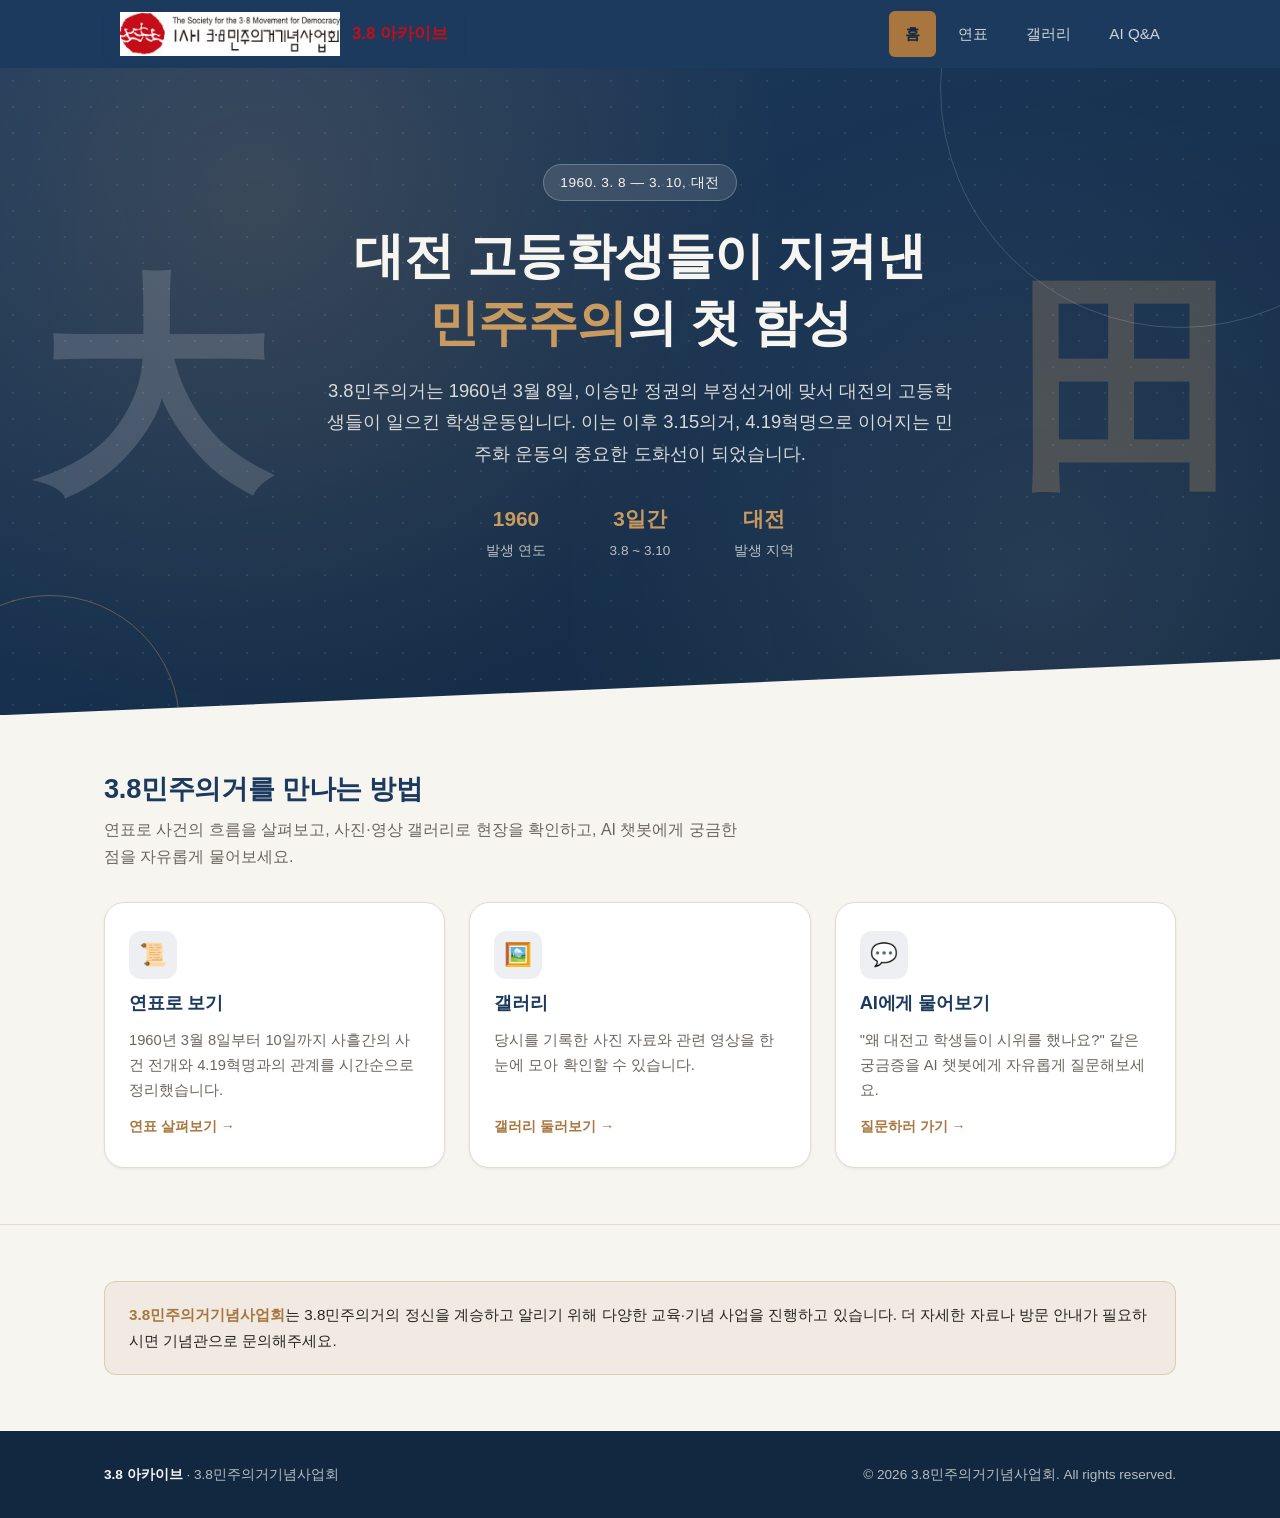
==== index.html @ 4570e293 "Initial commit: 3.8민주의거 아카이브 웹사이트" ====
<!DOCTYPE html>
<html lang="ko">
<head>
  <meta charset="UTF-8" />
  <meta name="viewport" content="width=device-width, initial-scale=1.0" />
  <title>3.8 아카이브 | 3.8민주의거 기념 아카이브</title>
  <meta
    name="description"
    content="1960년 대전에서 일어난 학생운동, 3.8민주의거의 역사를 만나보는 온라인 아카이브입니다."
  />
  <link rel="stylesheet" href="css/style.css" />
</head>
<body>
  <!-- ================= 헤더 & 내비게이션 (4개 페이지 공통) ================= -->
  <header class="site-header">
    <div class="container">
      <a href="index.html" class="brand">
        <span class="brand-logo">
          <img src="assets/images/logo.jpg" alt="사단법인 3.8민주의거기념사업회" />
          <span class="brand-name">3.8 아카이브</span>
        </span>
      </a>

      <button class="nav-toggle" aria-label="메뉴 열기" aria-expanded="false">
        <span></span>
      </button>

      <nav class="main-nav">
        <a href="index.html" class="active">홈</a>
        <a href="timeline.html">연표</a>
        <a href="gallery.html">갤러리</a>
        <a href="chat.html">AI Q&A</a>
      </nav>
    </div>
  </header>

  <main>
    <!-- ================= 히어로 섹션 ================= -->
    <section class="hero">
      <!-- 순수 CSS/텍스트로 만든 배경 장식 (사진 없이 한자 워터마크 + 원형 링으로 깊이감을 줌) -->
      <div class="hero-decor" aria-hidden="true">
        <!-- 발생 지역 '대전(大田)'을 양쪽 배경 워터마크로 배치 -->
        <span class="hero-hanja hero-hanja--left">大</span>
        <span class="hero-hanja hero-hanja--right">田</span>
        <span class="hero-ring hero-ring--lg"></span>
        <span class="hero-ring hero-ring--sm"></span>
      </div>

      <div class="container hero-inner">
        <span class="hero-eyebrow">1960. 3. 8 — 3. 10, 대전</span>
        <h1>대전 고등학생들이 지켜낸<br /><span class="highlight">민주주의</span>의 첫 함성</h1>
        <p class="hero-lead">
          3.8민주의거는 1960년 3월 8일, 이승만 정권의 부정선거에 맞서
          대전의 고등학생들이 일으킨 학생운동입니다. 이는 이후 3.15의거, 4.19혁명으로
          이어지는 민주화 운동의 중요한 도화선이 되었습니다.
        </p>

        <div class="hero-meta">
          <div>
            <strong>1960</strong>
            <span>발생 연도</span>
          </div>
          <div>
            <strong>3일간</strong>
            <span>3.8 ~ 3.10</span>
          </div>
          <div>
            <strong>대전</strong>
            <span>발생 지역</span>
          </div>
        </div>
      </div>
    </section>

    <!-- ================= 카드형 페이지 이동 버튼 ================= -->
    <section class="section">
      <div class="container">
        <h2 class="section-title">3.8민주의거를 만나는 방법</h2>
        <p class="section-desc">
          연표로 사건의 흐름을 살펴보고, 사진·영상 갤러리로 현장을 확인하고,
          AI 챗봇에게 궁금한 점을 자유롭게 물어보세요.
        </p>

        <div class="card-grid">
          <a href="timeline.html" class="nav-card">
            <span class="nav-card-icon" aria-hidden="true">📜</span>
            <h3>연표로 보기</h3>
            <p>1960년 3월 8일부터 10일까지 사흘간의 사건 전개와 4.19혁명과의 관계를 시간순으로 정리했습니다.</p>
            <span class="card-cta">연표 살펴보기 →</span>
          </a>

          <a href="gallery.html" class="nav-card">
            <span class="nav-card-icon" aria-hidden="true">🖼️</span>
            <h3>갤러리</h3>
            <p>당시를 기록한 사진 자료와 관련 영상을 한눈에 모아 확인할 수 있습니다.</p>
            <span class="card-cta">갤러리 둘러보기 →</span>
          </a>

          <a href="chat.html" class="nav-card">
            <span class="nav-card-icon" aria-hidden="true">💬</span>
            <h3>AI에게 물어보기</h3>
            <p>"왜 대전고 학생들이 시위를 했나요?" 같은 궁금증을 AI 챗봇에게 자유롭게 질문해보세요.</p>
            <span class="card-cta">질문하러 가기 →</span>
          </a>
        </div>
      </div>
    </section>

    <!-- ================= 기념사업회 안내 ================= -->
    <section class="section">
      <div class="container">
        <div class="info-box">
          <strong>3.8민주의거기념사업회</strong>는 3.8민주의거의 정신을 계승하고
          알리기 위해 다양한 교육·기념 사업을 진행하고 있습니다.
          더 자세한 자료나 방문 안내가 필요하시면 기념관으로 문의해주세요.
        </div>
      </div>
    </section>
  </main>

  <!-- ================= 푸터 (4개 페이지 공통) ================= -->
  <footer class="site-footer">
    <div class="container">
      <span><strong>3.8 아카이브</strong> · 3.8민주의거기념사업회</span>
      <span>&copy; 2026 3.8민주의거기념사업회. All rights reserved.</span>
    </div>
  </footer>

  <script src="js/main.js" defer></script>
</body>
</html>
---- css/style.css ----
/* ==========================================================================
   3.8 아카이브 - 공통 스타일시트
   모든 페이지(index/chat/gallery/timeline)가 이 파일 하나를 공유합니다.
   ========================================================================== */

/* --- 1. 디자인 토큰 (색상/여백/폰트 등을 변수로 관리) ------------------- */
:root {
  /* 역사·교육 콘텐츠에 어울리는 차분한 톤: 네이비 + 앤틱 골드 + 아이보리 */
  --color-primary: #1c3a5e;      /* 메인 네이비 (헤더, 버튼) */
  --color-primary-dark: #122840; /* 진한 네이비 (hover, 푸터) */
  --color-accent: #a8763e;       /* 앤틱 골드 (강조 포인트) */
  --color-accent-light: #c99a5f;
  --color-logo-red: #c50d19;     /* 3.8민주의거기념사업회 공식 로고의 레드 */

  --color-bg: #f7f5f0;           /* 아이보리 배경 */
  --color-bg-alt: #ffffff;       /* 카드/패널 배경 */
  --color-border: #e0dccf;

  --color-text: #262421;
  --color-text-light: #6b6660;
  --color-text-invert: #f7f5f0;

  --radius-sm: 6px;
  --radius-md: 12px;
  --radius-lg: 20px;

  --shadow-sm: 0 1px 3px rgba(28, 58, 94, 0.08);
  --shadow-md: 0 4px 16px rgba(28, 58, 94, 0.12);
  --shadow-lg: 0 12px 32px rgba(28, 58, 94, 0.16);

  --max-width: 1120px;
  --header-height: 68px;
}

/* --- 2. 리셋 & 기본 요소 -------------------------------------------------- */
* {
  box-sizing: border-box;
  margin: 0;
  padding: 0;
}

html {
  scroll-behavior: smooth;
}

body {
  font-family: "Noto Sans KR", "Pretendard", "Malgun Gothic", sans-serif;
  background-color: var(--color-bg);
  color: var(--color-text);
  line-height: 1.7;
  min-height: 100vh;
  display: flex;
  flex-direction: column;
}

img {
  max-width: 100%;
  display: block;
}

a {
  color: inherit;
  text-decoration: none;
}

ul {
  list-style: none;
}

button,
input,
textarea {
  font: inherit;
  color: inherit;
}

h1, h2, h3 {
  line-height: 1.35;
  font-weight: 700;
  letter-spacing: -0.01em;
}

.container {
  width: 100%;
  max-width: var(--max-width);
  margin: 0 auto;
  padding: 0 24px;
}

/* --- 3. 헤더 & 네비게이션 ------------------------------------------------- */
.site-header {

  top: 0;
  z-index: 100;
  height: var(--header-height);
  background-color: var(--color-primary);
  box-shadow: var(--shadow-sm);
}

.site-header .container {
  height: 100%;
  display: flex;
  align-items: center;
  justify-content: space-between;
}

.brand {
  display: flex;
  align-items: center;
  gap: 10px;
  font-size: 1.15rem;
  font-weight: 700;
  color: var(--color-text-invert);
}

/*
 * 3.8민주의거기념사업회 공식 로고 + 서비스명
 * 로고가 흰 배경 원본이라, 네이비 헤더 위에 바로 얹는 대신 흰 카드에 담아
 * 로고와 "3.8 아카이브" 글자를 함께 배치했다. 이렇게 하면 글자 색도
 * 로고의 실제 레드 컬러(--color-logo-red)를 그대로 쓰면서 대비(가독성)도 확보된다.
 * (네이비 배경 위에 로고 레드 글자를 바로 올리면 명도 대비가 너무 낮아 잘 안 보인다.)
 */
.brand-logo {
  display: inline-flex;
  align-items: center;
  gap: 12px;
  background-color: #1c3a5e;
  padding: 8px 16px;
  border-radius: 10px;
  box-shadow: var(--shadow-sm);
}

.brand-logo img {
  display: block;
  height: 44px; /* 기존 22px 대비 2배 */
  width: auto;
}

.brand-name {
  white-space: nowrap;
  color: var(--color-logo-red);
  font-weight: 800;
  font-size: 1.05rem;
}

/* 데스크톱 내비게이션 */
.main-nav {
  display: flex;
  gap: 6px;
}

.main-nav a {
  display: inline-block;
  padding: 10px 16px;
  border-radius: var(--radius-sm);
  color: rgba(247, 245, 240, 0.82);
  font-weight: 500;
  font-size: 0.95rem;
  transition: background-color 0.15s ease, color 0.15s ease;
}

.main-nav a:hover {
  background-color: rgba(247, 245, 240, 0.1);
  color: var(--color-text-invert);
}

.main-nav a.active {
  background-color: var(--color-accent);
  color: var(--color-primary-dark);
  font-weight: 700;
}

/* 모바일 메뉴 토글 버튼 (햄버거) */
.nav-toggle {
  display: none;
  width: 40px;
  height: 40px;
  border: none;
  background: transparent;
  cursor: pointer;
  position: relative;
}

.nav-toggle span,
.nav-toggle span::before,
.nav-toggle span::after {
  content: "";
  position: absolute;
  left: 8px;
  right: 8px;
  height: 2px;
  background-color: var(--color-text-invert);
  transition: transform 0.2s ease, opacity 0.2s ease;
}

.nav-toggle span {
  top: 19px;
}

.nav-toggle span::before {
  top: -7px;
}

.nav-toggle span::after {
  top: 7px;
}

.nav-toggle[aria-expanded="true"] span {
  background-color: transparent;
}

.nav-toggle[aria-expanded="true"] span::before {
  transform: translateY(7px) rotate(45deg);
}

.nav-toggle[aria-expanded="true"] span::after {
  transform: translateY(-7px) rotate(-45deg);
}

/* --- 4. 메인 콘텐츠 공통 --------------------------------------------------- */
main {
  flex: 1;
}

.page-header {
  padding: 48px 0 28px;
  text-align: center;
  border-bottom: 1px solid var(--color-border);
  background-color: var(--color-bg-alt);
}

.page-header h1 {
  font-size: clamp(1.6rem, 4vw, 2.2rem);
  color: var(--color-primary);
}

.page-header p {
  margin-top: 10px;
  color: var(--color-text-light);
}

.section {
  padding: 56px 0;
}

.section + .section {
  border-top: 1px solid var(--color-border);
}

.section-title {
  font-size: clamp(1.3rem, 3vw, 1.7rem);
  color: var(--color-primary);
  margin-bottom: 8px;
}

.section-desc {
  color: var(--color-text-light);
  margin-bottom: 32px;
  max-width: 640px;
}

/* --- 5. 히어로 섹션 (index.html) ------------------------------------------ */
.hero {
  position: relative;
  /* 아래쪽에 대각선 절단면을 주기 위해 하단 여백을 넉넉히 확보 */
  padding: 96px 0 152px;
  text-align: center;
  color: var(--color-text-invert);
  background:
    radial-gradient(circle at 20% 20%, rgba(201, 154, 95, 0.18), transparent 46%),
    radial-gradient(circle at 82% 80%, rgba(247, 245, 240, 0.08), transparent 42%),
    linear-gradient(160deg, var(--color-primary) 0%, var(--color-primary-dark) 100%);
  overflow: hidden;
  /* 다음 섹션과의 경계를 각진 대각선으로 마감해 단조로운 직사각형 느낌을 덜어냄 */
  clip-path: polygon(0 0, 100% 0, 100% calc(100% - 56px), 0 100%);
}

/* 은은한 도트 패턴 텍스처 (기념 공간의 격자 포장을 연상시키는 질감) */
.hero::before {
  content: "";
  position: absolute;
  inset: 0;
  background-image: radial-gradient(rgba(247, 245, 240, 0.16) 1px, transparent 1.6px);
  background-size: 26px 26px;
  opacity: 0.55;
  z-index: 0;
}

/* 배경 장식 레이어: 큰 한자 워터마크 + 원형 링 (이미지 없이 CSS/텍스트만으로 구현) */
.hero-decor {
  position: absolute;
  inset: 0;
  z-index: 0;
  pointer-events: none;
}

/* 발생 지역 '대전(大田)'을 양쪽 여백에 배치하는 배경 워터마크로 사용 */
.hero-hanja {
  position: absolute;
  top: 50%;
  transform: translateY(-50%);
  font-family: "Noto Serif KR", "Nanum Myeongjo", "Batang", serif;
  font-size: clamp(8rem, 18vw, 17rem);
  font-weight: 800;
  line-height: 1;
  user-select: none;
}

/* 뷰포트가 넓어져도 본문 컨테이너 가장자리에서 일정한 간격만 벌어지도록,
   "화면 기준 3%"와 "컨테이너 가장자리 + 여백" 중 더 안쪽인 값을 선택 */
.hero-hanja--left {
  left: max(3%, calc(50% - (var(--max-width) / 2) - 56px));
  color: rgba(247, 245, 240, 0.16);
}

.hero-hanja--right {
  right: max(3%, calc(50% - (var(--max-width) / 2) - 56px));
  color: rgba(201, 154, 95, 0.26);
}

.hero-ring {
  position: absolute;
  border-radius: 50%;
  border: 1px solid rgba(247, 245, 240, 0.16);
}

.hero-ring--lg {
  width: 480px;
  height: 480px;
  top: -220px;
  right: -140px;
}

.hero-ring--sm {
  width: 260px;
  height: 260px;
  bottom: -140px;
  left: -80px;
  border-color: rgba(201, 154, 95, 0.4);
}

.hero-inner {
  position: relative;
  z-index: 1;
}

.hero-eyebrow {
  display: inline-block;
  padding: 6px 16px;
  border-radius: 999px;
  background: rgba(247, 245, 240, 0.12);
  border: 1px solid rgba(247, 245, 240, 0.25);
  font-size: 0.85rem;
  letter-spacing: 0.04em;
  margin-bottom: 22px;
}

.hero h1 {
  font-size: clamp(2rem, 5vw, 3.1rem);
  margin-bottom: 18px;
}

.hero .highlight {
  color: var(--color-accent-light);
}

.hero-lead {
  max-width: 640px;
  margin: 0 auto;
  font-size: clamp(1rem, 2vw, 1.15rem);
  color: rgba(247, 245, 240, 0.86);
}

.hero-meta {
  margin-top: 32px;
  display: flex;
  justify-content: center;
  gap: 28px;
  flex-wrap: wrap;
}

.hero-meta div {
  min-width: 96px;
}

.hero-meta strong {
  display: block;
  font-size: 1.3rem;
  color: var(--color-accent-light);
}

.hero-meta span {
  font-size: 0.85rem;
  color: rgba(247, 245, 240, 0.72);
}

/* --- 6. 카드형 버튼 (index.html 페이지 이동) ------------------------------- */
.card-grid {
  display: grid;
  grid-template-columns: repeat(auto-fit, minmax(240px, 1fr));
  gap: 24px;
}

.nav-card {
  display: flex;
  flex-direction: column;
  gap: 12px;
  padding: 28px 24px;
  background-color: var(--color-bg-alt);
  border: 1px solid var(--color-border);
  border-radius: var(--radius-lg);
  box-shadow: var(--shadow-sm);
  transition: transform 0.18s ease, box-shadow 0.18s ease, border-color 0.18s ease;
}

.nav-card:hover,
.nav-card:focus-visible {
  transform: translateY(-4px);
  box-shadow: var(--shadow-md);
  border-color: var(--color-accent);
}

.nav-card-icon {
  width: 48px;
  height: 48px;
  border-radius: var(--radius-md);
  background: rgba(28, 58, 94, 0.08);
  color: var(--color-primary);
  display: flex;
  align-items: center;
  justify-content: center;
  font-size: 1.4rem;
}

.nav-card h3 {
  font-size: 1.15rem;
  color: var(--color-primary);
}

.nav-card p {
  color: var(--color-text-light);
  font-size: 0.92rem;
  flex: 1;
}

.nav-card .card-cta {
  font-size: 0.88rem;
  font-weight: 700;
  color: var(--color-accent);
}

/* --- 7. 안내 문구 박스 (기념관 정보 등 공용) ------------------------------- */
.info-box {
  background-color: rgba(168, 118, 62, 0.08);
  border: 1px solid rgba(168, 118, 62, 0.28);
  border-radius: var(--radius-md);
  padding: 20px 24px;
  color: var(--color-text);
  font-size: 0.95rem;
}

.info-box strong {
  color: var(--color-accent);
}

/* --- 8. 버튼 공통 --------------------------------------------------------- */
.btn {
  display: inline-flex;
  align-items: center;
  justify-content: center;
  gap: 8px;
  padding: 12px 22px;
  border-radius: var(--radius-sm);
  border: none;
  font-weight: 700;
  font-size: 0.95rem;
  cursor: pointer;
  transition: background-color 0.15s ease, transform 0.15s ease;
}

.btn-primary {
  background-color: var(--color-accent);
  color: var(--color-primary-dark);
}

.btn-primary:hover {
  background-color: var(--color-accent-light);
}

.btn-primary:disabled {
  opacity: 0.55;
  cursor: not-allowed;
}

.btn-outline {
  background-color: transparent;
  border: 1px solid var(--color-bg-alt);
  color: var(--color-text-invert);
}

/* --- 9. 푸터 --------------------------------------------------------------- */
.site-footer {
  background-color: var(--color-primary-dark);
  color: rgba(247, 245, 240, 0.72);
  padding: 32px 0;
  font-size: 0.85rem;
}

.site-footer .container {
  display: flex;
  flex-wrap: wrap;
  gap: 8px 24px;
  justify-content: space-between;
  align-items: center;
}

.site-footer strong {
  color: var(--color-text-invert);
}

/* --- 9b. 타임라인 (timeline.html) ------------------------------------------ */
.timeline {
  position: relative;
  display: flex;
  flex-direction: column;
  gap: 32px;
  padding-left: 100px;
}

/* 세로 연결선 */
.timeline::before {
  content: "";
  position: absolute;
  top: 6px;
  bottom: 6px;
  left: 68px;
  width: 2px;
  background: linear-gradient(var(--color-accent), var(--color-border));
}

.timeline-item {
  position: relative;
}

.timeline-date {
  position: absolute;
  left: -100px;
  width: 84px;
  text-align: right;
  display: flex;
  flex-direction: column;
}

.timeline-day {
  font-size: 1.15rem;
  font-weight: 800;
  color: var(--color-primary);
}

.timeline-year {
  font-size: 0.78rem;
  color: var(--color-text-light);
}

/* 타임라인 점 (연결선 위의 원) */
.timeline-item::before {
  content: "";
  position: absolute;
  left: -36px;
  top: 6px;
  width: 12px;
  height: 12px;
  border-radius: 50%;
  background: var(--color-accent);
  border: 3px solid var(--color-bg);
  box-shadow: 0 0 0 2px var(--color-accent);
}

.timeline-card {
  background-color: var(--color-bg-alt);
  border: 1px solid var(--color-border);
  border-radius: var(--radius-md);
  padding: 22px 24px;
  box-shadow: var(--shadow-sm);
}

.timeline-card h3 {
  color: var(--color-primary);
  font-size: 1.05rem;
  margin-bottom: 8px;
}

.timeline-card p {
  color: var(--color-text-light);
  font-size: 0.95rem;
}

/* --- 9c. 4.19혁명 관계도 (timeline.html) ------------------------------------ */
.relation-grid {
  display: flex;
  align-items: stretch;
  gap: 12px;
  flex-wrap: wrap;
}

.relation-card {
  flex: 1 1 200px;
  background-color: var(--color-bg-alt);
  border: 1px solid var(--color-border);
  border-radius: var(--radius-md);
  padding: 20px;
  box-shadow: var(--shadow-sm);
}

.relation-card h3 {
  color: var(--color-accent);
  font-size: 0.95rem;
  margin-bottom: 8px;
}

.relation-card p {
  font-size: 0.92rem;
  color: var(--color-text-light);
}

.relation-arrow {
  display: flex;
  align-items: center;
  justify-content: center;
  font-size: 1.4rem;
  color: var(--color-accent);
  flex: 0 0 auto;
  padding: 0 4px;
}

/* --- 9d. 사진 갤러리 (gallery.html) ----------------------------------------- */
.gallery-grid {
  display: grid;
  /* auto-fit + minmax: 화면 폭에 맞춰 열 개수가 자동으로 조절되는 반응형 그리드 */
  grid-template-columns: repeat(auto-fit, minmax(220px, 1fr));
  gap: 18px;
}

.gallery-item {
  position: relative;
  aspect-ratio: 4 / 3;
  border: 1px solid var(--color-border);
  border-radius: var(--radius-md);
  overflow: hidden;
  cursor: zoom-in;
  background: none;
  padding: 0;
}

.gallery-item img {
  width: 100%;
  height: 100%;
  object-fit: cover;
  transition: transform 0.25s ease;
}

.gallery-item:hover img,
.gallery-item:focus-visible img {
  transform: scale(1.06);
}

.gallery-caption {
  position: absolute;
  left: 0;
  right: 0;
  bottom: 0;
  padding: 10px 12px;
  font-size: 0.82rem;
  color: var(--color-text-invert);
  background: linear-gradient(to top, rgba(18, 40, 64, 0.85), transparent);
  text-align: left;
}

/* --- 9e. 라이트박스 (사진 확대 보기 모달) ----------------------------------- */
.lightbox {
  display: none;
  position: fixed;
  inset: 0;
  z-index: 200;
  background: rgba(18, 22, 28, 0.88);
  align-items: center;
  justify-content: center;
  padding: 24px;
}

.lightbox.is-open {
  display: flex;
}

.lightbox-content {
  max-width: min(90vw, 820px);
  max-height: 86vh;
  display: flex;
  flex-direction: column;
  gap: 12px;
}

.lightbox-content img {
  max-height: 76vh;
  width: auto;
  margin: 0 auto;
  border-radius: var(--radius-sm);
}

.lightbox-content figcaption {
  color: var(--color-text-invert);
  text-align: center;
  font-size: 0.9rem;
}

.lightbox-close {
  position: absolute;
  top: 20px;
  right: 24px;
  width: 44px;
  height: 44px;
  border-radius: 50%;
  border: none;
  background: rgba(247, 245, 240, 0.12);
  color: var(--color-text-invert);
  font-size: 1.6rem;
  line-height: 1;
  cursor: pointer;
}

.lightbox-close:hover {
  background: rgba(247, 245, 240, 0.22);
}

/* --- 9f. 유튜브 영상 임베드 (gallery.html) ---------------------------------- */
.video-grid {
  display: grid;
  grid-template-columns: repeat(auto-fit, minmax(320px, 1fr));
  gap: 24px;
}

.video-frame {
  position: relative;
  width: 100%;
  aspect-ratio: 16 / 9; /* 반응형 16:9 비율 유지 */
  border-radius: var(--radius-md);
  overflow: hidden;
  box-shadow: var(--shadow-sm);
  background-color: #000;
}

.video-frame iframe {
  position: absolute;
  inset: 0;
  width: 100%;
  height: 100%;
  border: none;
}

/* --- 9g. AI 챗봇 (chat.html) ------------------------------------------------ */
.chat-page {
  display: flex;
  flex-direction: column;
  gap: 20px;
  max-width: 720px;
}

.chat-panel {
  display: flex;
  flex-direction: column;
  background-color: var(--color-bg-alt);
  border: 1px solid var(--color-border);
  border-radius: var(--radius-lg);
  box-shadow: var(--shadow-sm);
  overflow: hidden;
}

.chat-log {
  display: flex;
  flex-direction: column;
  gap: 12px;
  padding: 24px;
  min-height: 320px;
  max-height: 52vh;
  overflow-y: auto;
}

.chat-bubble {
  max-width: 82%;
  padding: 12px 16px;
  border-radius: var(--radius-md);
  font-size: 0.95rem;
  line-height: 1.6;
  white-space: pre-wrap; /* AI 답변의 줄바꿈을 그대로 살림 */
}

.chat-bubble--bot {
  align-self: flex-start;
  background-color: rgba(28, 58, 94, 0.06);
  color: var(--color-text);
  border-bottom-left-radius: 4px;
}

.chat-bubble--user {
  align-self: flex-end;
  background-color: var(--color-primary);
  color: var(--color-text-invert);
  border-bottom-right-radius: 4px;
}

/* 실패 처리 안내 문구 (빈 질문 / 오류) */
.chat-bubble--notice {
  align-self: flex-start;
  background-color: rgba(168, 118, 62, 0.14);
  color: var(--color-accent);
  font-weight: 600;
}

/* 로딩 중 "답변 생성 중..." 버블 */
.chat-bubble--loading {
  align-self: flex-start;
  color: var(--color-text-light);
  font-style: italic;
}

.chat-form {
  display: flex;
  gap: 10px;
  padding: 16px 20px;
  border-top: 1px solid var(--color-border);
  background-color: var(--color-bg);
}

.chat-input {
  flex: 1;
  padding: 12px 14px;
  border: 1px solid var(--color-border);
  border-radius: var(--radius-sm);
  background-color: var(--color-bg-alt);
}

.chat-input:focus {
  outline: 2px solid var(--color-accent);
  outline-offset: 1px;
}

.chat-input:disabled {
  opacity: 0.6;
}

/* --- 10. 반응형: 태블릿/모바일에서 내비게이션을 드롭다운으로 전환 --------- */
@media (max-width: 760px) {
  .nav-toggle {
    display: block;
  }

  /* 좁은 화면에서는 로고 카드를 살짝 줄여 헤더가 여유 있게 보이도록 함 */
  .brand-logo {
    gap: 8px;
    padding: 6px 12px;
  }

  .brand-logo img {
    height: 32px;
  }

  .brand-name {
    font-size: 0.92rem;
  }

  .main-nav {
    position: absolute;
    top: var(--header-height);
    left: 0;
    right: 0;
    flex-direction: column;
    background-color: var(--color-primary);
    padding: 8px 16px 16px;
    gap: 2px;
    box-shadow: var(--shadow-md);

    /* 기본은 숨김, JS가 .is-open을 토글하여 열고 닫음 */
    max-height: 0;
    overflow: hidden;
    padding-top: 0;
    padding-bottom: 0;
    transition: max-height 0.22s ease;
  }

  .main-nav.is-open {
    max-height: 320px;
    padding-top: 10px;
    padding-bottom: 16px;
  }

  .main-nav a {
    padding: 12px 14px;
  }

  .hero {
    padding: 64px 0 96px;
    clip-path: polygon(0 0, 100% 0, 100% calc(100% - 32px), 0 100%);
  }

  .hero-meta {
    gap: 20px;
  }

  .hero-hanja {
    font-size: 9rem;
  }

  /* 모바일에서는 타임라인 날짜를 카드 위로 올려서 좁은 화면에 맞춤 */
  .timeline {
    padding-left: 28px;
  }

  .timeline::before {
    left: 6px;
  }

  .timeline-item::before {
    left: -22px;
  }

  .timeline-date {
    position: static;
    text-align: left;
    width: auto;
    flex-direction: row;
    gap: 8px;
    align-items: baseline;
    margin-bottom: 6px;
  }

  .relation-grid {
    flex-direction: column;
  }

  .relation-arrow {
    transform: rotate(90deg);
  }
}

@media (max-width: 480px) {
  .container {
    padding: 0 16px;
  }

  .section {
    padding: 40px 0;
  }

  .chat-log {
    padding: 16px;
    min-height: 260px;
  }

  .chat-bubble {
    max-width: 92%;
  }

  .chat-form {
    padding: 12px;
  }

  /* 화면이 아주 좁을 때는 한자 워터마크를 숨겨 텍스트 가독성을 우선함 */
  .hero-hanja {
    display: none;
  }

  .hero-ring--sm {
    display: none;
  }

  /* 아주 좁은 화면에서는 헤더가 로고+서비스명으로 넘치지 않도록 서비스명은 숨김 */
  .brand-name {
    display: none;
  }

  .brand-logo {
    gap: 0;
    padding: 6px 10px;
  }

  .brand-logo img {
    height: 28px;
  }
}
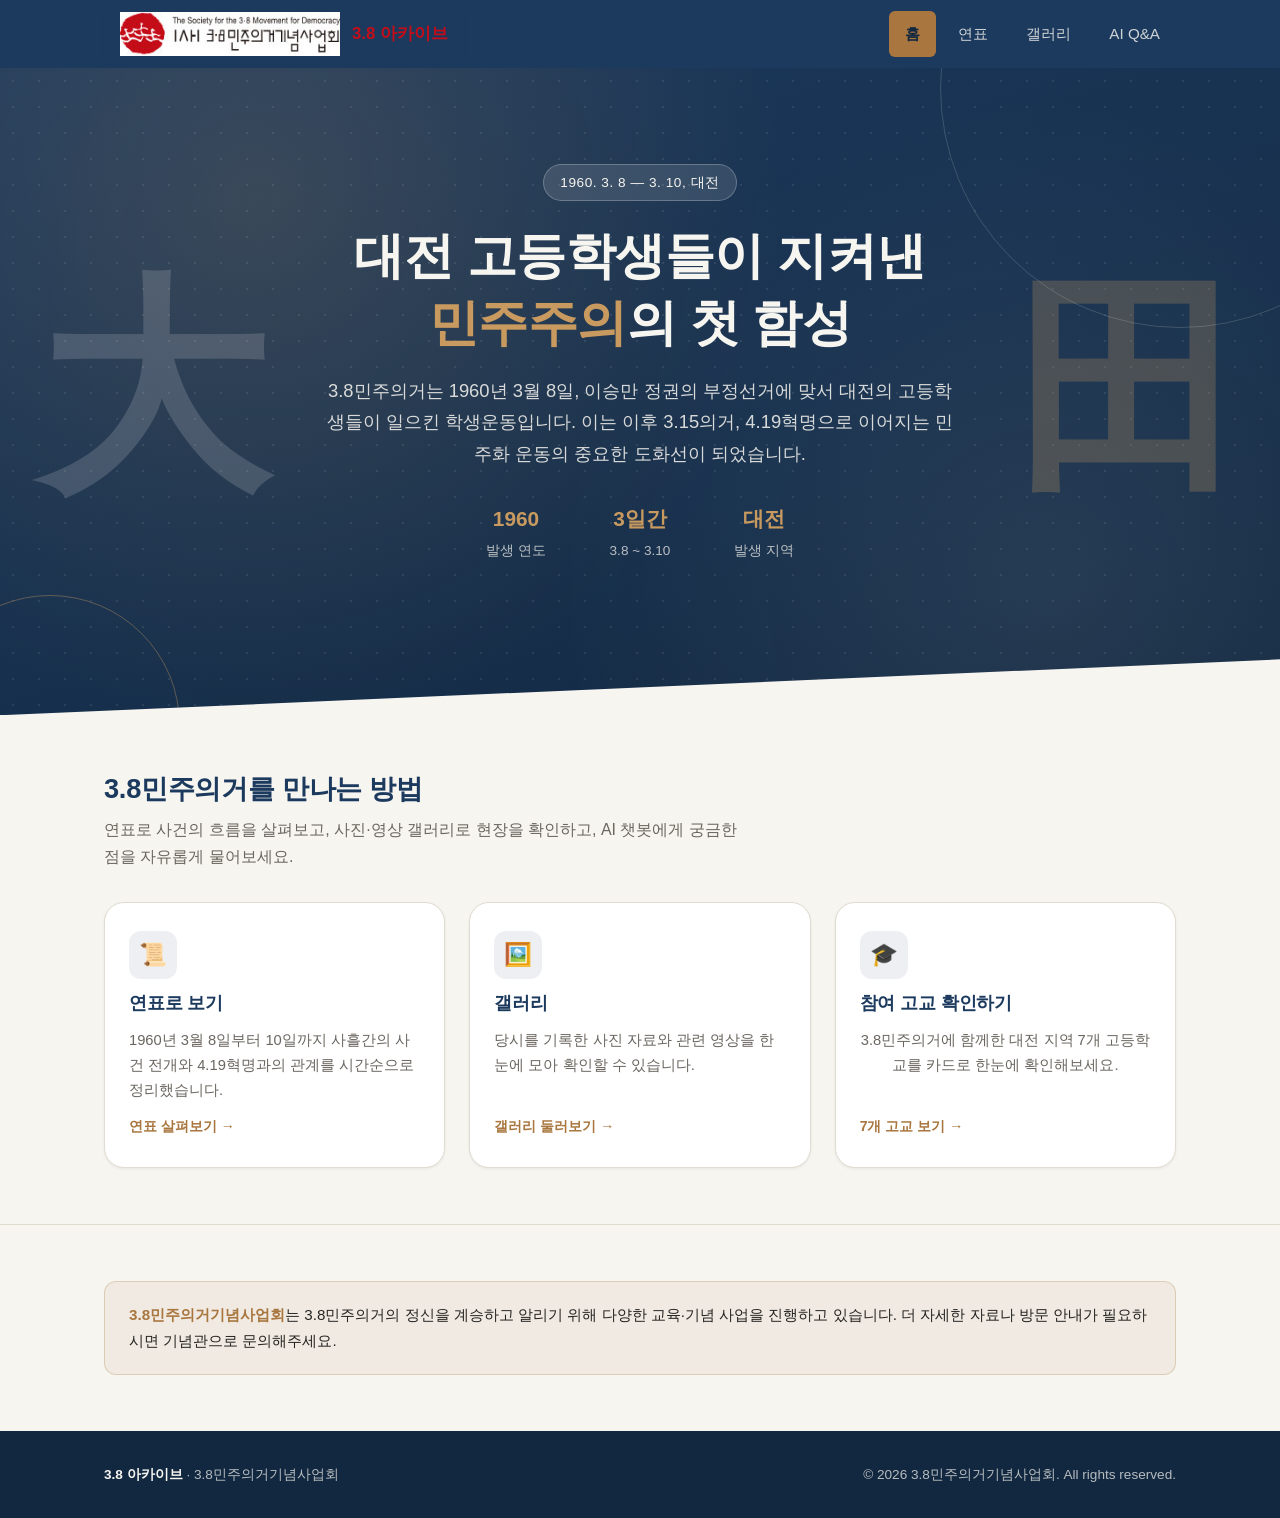
==== commit 8ffc7705: "AI 챗봇 카드를 참여 고교 안내 모달로 교체하고 학교 모표 이미지 추가 메인 페이지의 AI 챗봇 진입 카드를 3.8민주의거에 참여한 7개 고교를 소개하는 카드 모달로 바꾸고, 각" ====
--- a/index.html
+++ b/index.html
@@ -96,12 +96,12 @@
             <span class="card-cta">갤러리 둘러보기 →</span>
           </a>
 
-          <a href="chat.html" class="nav-card">
-            <span class="nav-card-icon" aria-hidden="true">💬</span>
-            <h3>AI에게 물어보기</h3>
-            <p>"왜 대전고 학생들이 시위를 했나요?" 같은 궁금증을 AI 챗봇에게 자유롭게 질문해보세요.</p>
-            <span class="card-cta">질문하러 가기 →</span>
-          </a>
+          <button type="button" class="nav-card" data-schools-open>
+            <span class="nav-card-icon" aria-hidden="true">🎓</span>
+            <h3>참여 고교 확인하기</h3>
+            <p>3.8민주의거에 함께한 대전 지역 7개 고등학교를 카드로 한눈에 확인해보세요.</p>
+            <span class="card-cta">7개 고교 보기 →</span>
+          </button>
         </div>
       </div>
     </section>
@@ -126,6 +126,56 @@
     </div>
   </footer>
 
+  <!-- ================= 참여 고교 카드 모달 ================= -->
+  <div class="lightbox" data-schools-modal>
+    <button type="button" class="lightbox-close" data-schools-close aria-label="닫기">&times;</button>
+    <div class="schools-modal-content">
+      <h2 class="schools-modal-title">3.8민주의거에 참여한 7개 고교</h2>
+      <p class="schools-modal-desc">
+        1960년 3월, 부정선거에 항거하며 거리로 나선 대전 지역 7개 고등학교 학생들입니다.
+      </p>
+      <div class="school-grid">
+        <div class="school-card">
+          <img class="school-badge" src="image/badges/01-daejeon-go.png" alt="대전고등학교 모표" loading="lazy" />
+          <h3>대전고등학교</h3>
+        </div>
+
+        <div class="school-card">
+          <img class="school-badge" src="image/badges/02-daejeon-sanggo.png" alt="대전상업고등학교 모표" loading="lazy" />
+          <h3>대전상업고등학교</h3>
+          <span class="school-note">(현 우송고등학교)</span>
+        </div>
+
+        <div class="school-card">
+          <img class="school-badge" src="image/badges/03-daejeon-gonggo.png" alt="대전공업고등학교 모표" loading="lazy" />
+          <h3>대전공업고등학교</h3>
+          <span class="school-note">(현 국립한밭대학교)</span>
+        </div>
+
+        <div class="school-card">
+          <img class="school-badge" src="image/badges/04-bomun-go.png" alt="보문고등학교 모표" loading="lazy" />
+          <h3>보문고등학교</h3>
+        </div>
+
+        <div class="school-card">
+          <img class="school-badge" src="image/badges/05-daejeon-yeogo.png" alt="대전여자고등학교 모표" loading="lazy" />
+          <h3>대전여자고등학교</h3>
+        </div>
+
+        <div class="school-card">
+          <img class="school-badge" src="image/badges/06-hosudon-yeogo.png" alt="호수돈여자고등학교 모표" loading="lazy" />
+          <h3>호수돈여자고등학교</h3>
+        </div>
+
+        <div class="school-card">
+          <img class="school-badge" src="image/badges/07-daejeon-sabeom.png" alt="대전사범학교 모표" loading="lazy" />
+          <h3>대전사범학교</h3>
+          <span class="school-note">(1963년 폐교)</span>
+        </div>
+      </div>
+    </div>
+  </div>
+
   <script src="js/main.js" defer></script>
 </body>
 </html>
--- a/css/style.css
+++ b/css/style.css
@@ -449,6 +449,69 @@
   color: var(--color-accent);
 }
 
+/* --- 6b. 참여 고교 카드 모달 (index.html 전용, .lightbox 오버레이 재사용) --- */
+.schools-modal-content {
+  max-width: min(92vw, 880px);
+  max-height: 86vh;
+  overflow-y: auto;
+  background: var(--color-bg-alt);
+  border-radius: var(--radius-lg);
+  padding: 36px 32px;
+  text-align: center;
+}
+
+.schools-modal-title {
+  color: var(--color-primary);
+  font-size: 1.4rem;
+  margin-bottom: 8px;
+}
+
+.schools-modal-desc {
+  color: var(--color-text-light);
+  font-size: 0.92rem;
+  margin-bottom: 28px;
+}
+
+.school-grid {
+  display: grid;
+  grid-template-columns: repeat(auto-fit, minmax(140px, 1fr));
+  gap: 20px;
+}
+
+.school-card {
+  display: flex;
+  flex-direction: column;
+  align-items: center;
+  gap: 10px;
+  padding: 20px 12px;
+  background: var(--color-bg);
+  border: 1px solid var(--color-border);
+  border-radius: var(--radius-md);
+  transition: transform 0.18s ease, box-shadow 0.18s ease;
+}
+
+.school-card:hover {
+  transform: translateY(-3px);
+  box-shadow: var(--shadow-sm);
+}
+
+.school-badge {
+  width: 72px;
+  height: 72px;
+  object-fit: contain;
+}
+
+.school-card h3 {
+  font-size: 0.9rem;
+  color: var(--color-text);
+  line-height: 1.4;
+}
+
+.school-card .school-note {
+  font-size: 0.74rem;
+  color: var(--color-text-light);
+}
+
 /* --- 7. 안내 문구 박스 (기념관 정보 등 공용) ------------------------------- */
 .info-box {
   background-color: rgba(168, 118, 62, 0.08);
@@ -664,6 +727,20 @@
   transform: scale(1.06);
 }
 
+/* 사진 대신 유튜브 영상을 넣는 갤러리 항목 (라이트박스로 열리지 않고 그 자리에서 재생) */
+.gallery-item--video {
+  cursor: default;
+  background-color: #000;
+}
+
+.gallery-item--video iframe {
+  position: absolute;
+  inset: 0;
+  width: 100%;
+  height: 100%;
+  border: none;
+}
+
 .gallery-caption {
   position: absolute;
   left: 0;
@@ -757,6 +834,42 @@
   border: none;
 }
 
+/* file://로 직접 열었을 때 유튜브 임베드 대신 보여주는 안내 오버레이 */
+.video-frame-notice {
+  position: absolute;
+  inset: 0;
+  z-index: 1;
+  display: flex;
+  flex-direction: column;
+  align-items: center;
+  justify-content: center;
+  gap: 14px;
+  padding: 24px;
+  text-align: center;
+  background: var(--color-primary-dark);
+  color: var(--color-text-invert);
+}
+
+.video-frame-notice p {
+  font-size: 0.9rem;
+  line-height: 1.6;
+  color: rgba(247, 245, 240, 0.86);
+}
+
+.video-frame-notice code {
+  padding: 6px 14px;
+  border-radius: var(--radius-sm);
+  background: rgba(247, 245, 240, 0.12);
+  border: 1px solid rgba(247, 245, 240, 0.25);
+  font-size: 0.85rem;
+}
+
+/* hidden 속성의 기본 display:none은 user-agent 스타일이라 위 .video-frame-notice의
+   display:flex(작성자 스타일)에 항상 밀림. hidden일 때는 명시적으로 다시 꺼줘야 함. */
+.video-frame-notice[hidden] {
+  display: none;
+}
+
 /* --- 9g. AI 챗봇 (chat.html) ------------------------------------------------ */
 .chat-page {
   display: flex;
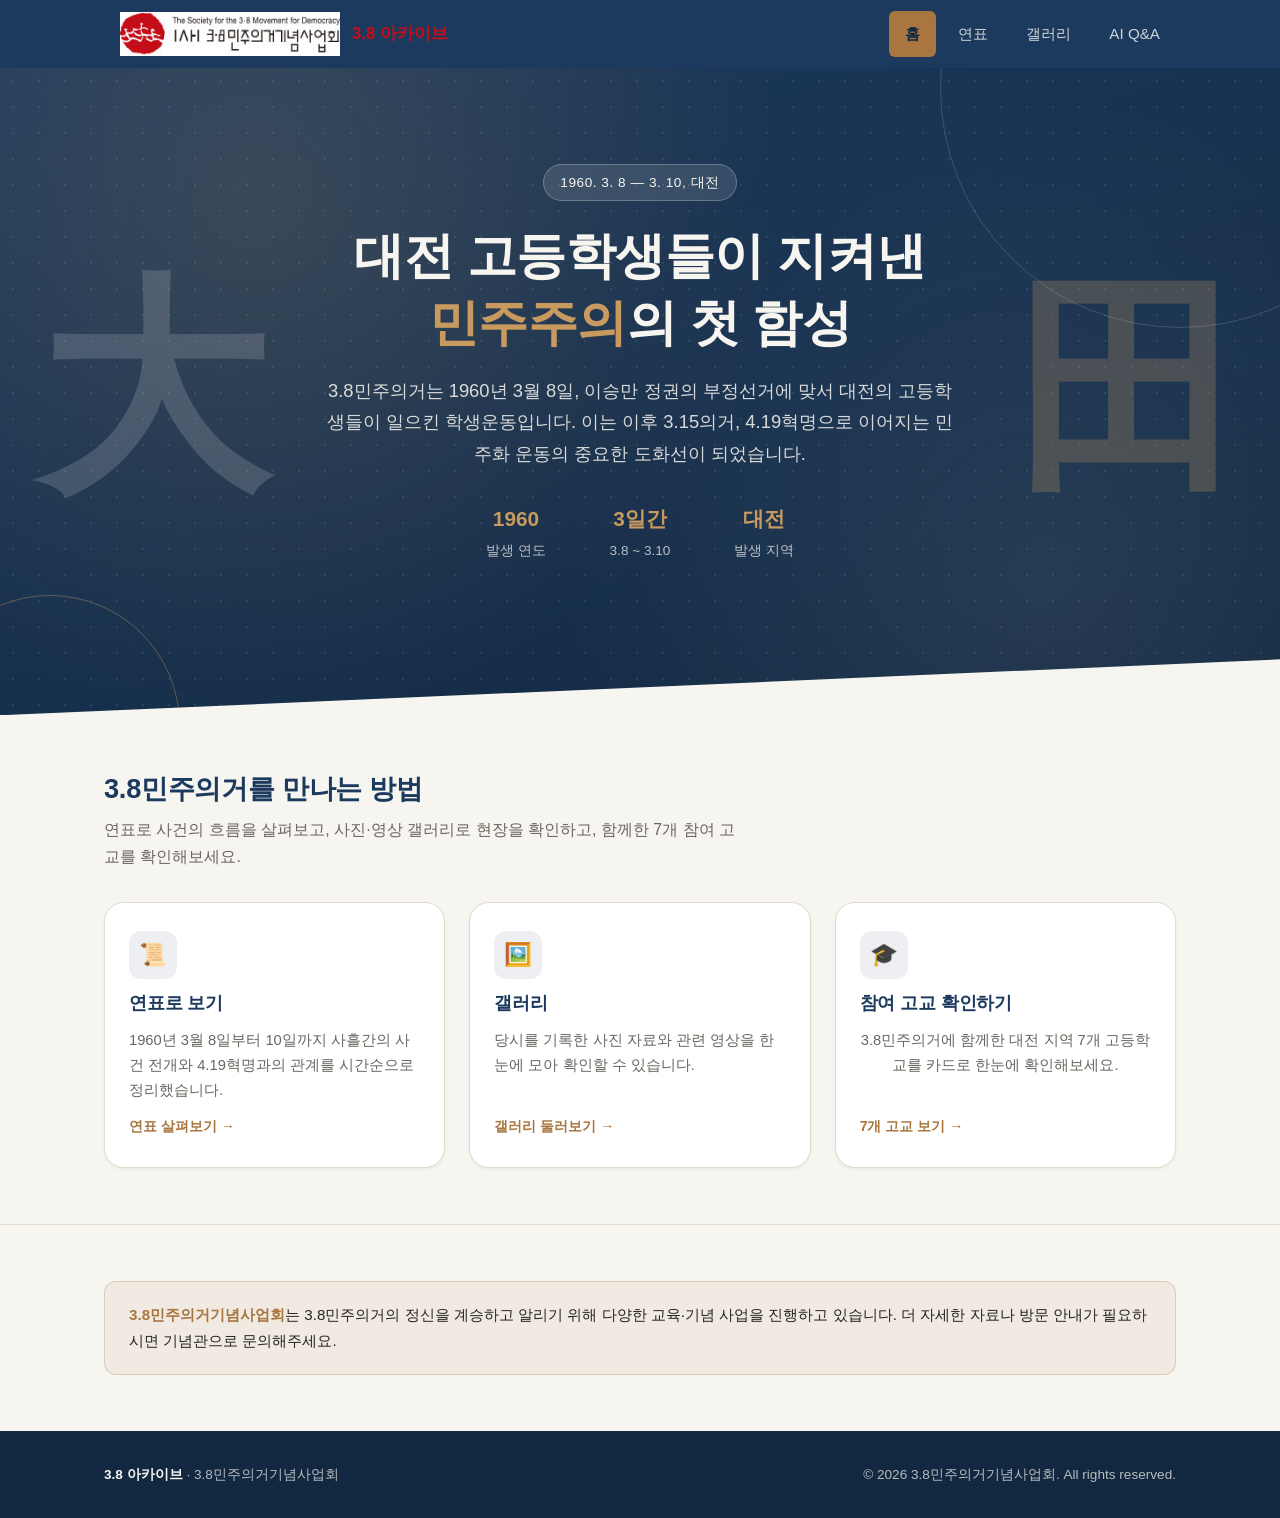
==== commit 3c998d30: "소개 문구를 AI 챗봇 안내에서 참여 고교 안내로 수정 Co-Authored-By: Claude Sonnet 5 <noreply@anthropic.com>" ====
--- a/index.html
+++ b/index.html
@@ -78,7 +78,7 @@
         <h2 class="section-title">3.8민주의거를 만나는 방법</h2>
         <p class="section-desc">
           연표로 사건의 흐름을 살펴보고, 사진·영상 갤러리로 현장을 확인하고,
-          AI 챗봇에게 궁금한 점을 자유롭게 물어보세요.
+          함께한 7개 참여 고교를 확인해보세요.
         </p>
 
         <div class="card-grid">
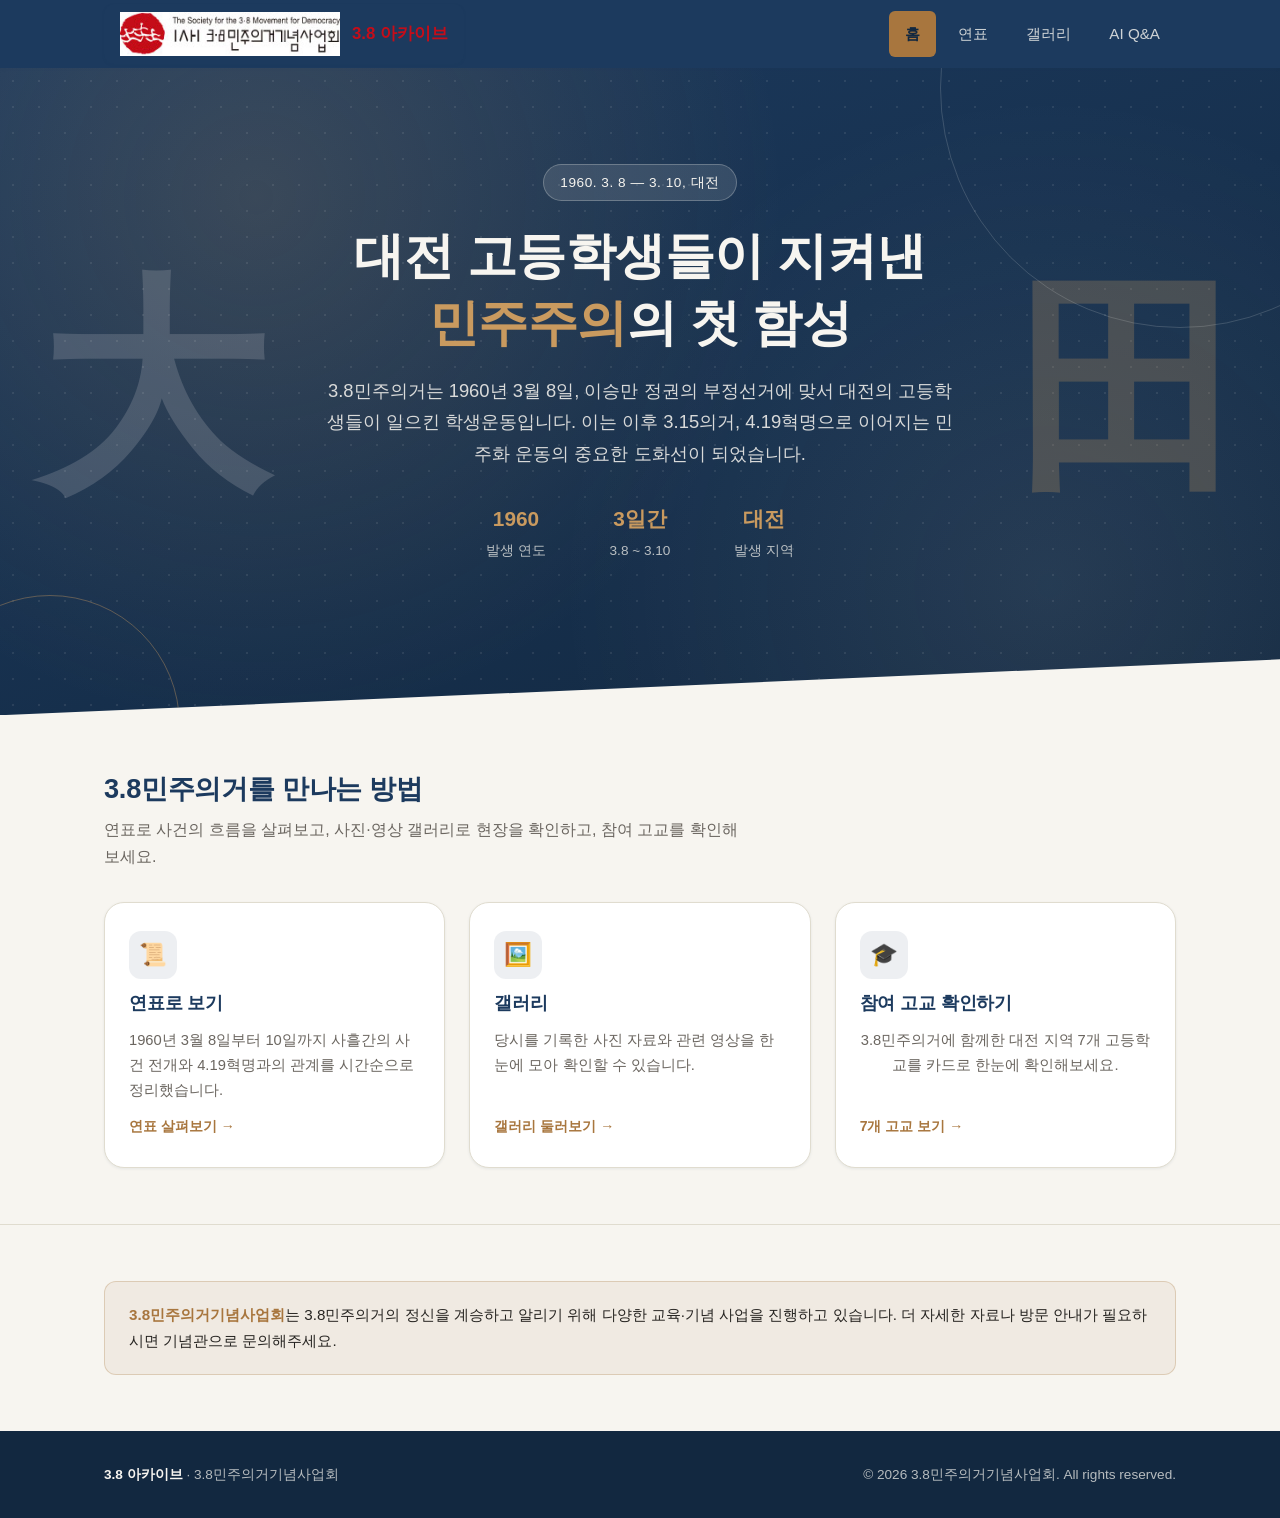
==== commit 14ba211c: "소개 문구에서 참여 고교 수 표기 제거 Co-Authored-By: Claude Sonnet 5 <noreply@anthropic.com>" ====
--- a/index.html
+++ b/index.html
@@ -78,7 +78,7 @@
         <h2 class="section-title">3.8민주의거를 만나는 방법</h2>
         <p class="section-desc">
           연표로 사건의 흐름을 살펴보고, 사진·영상 갤러리로 현장을 확인하고,
-          함께한 7개 참여 고교를 확인해보세요.
+          참여 고교를 확인해보세요.
         </p>
 
         <div class="card-grid">
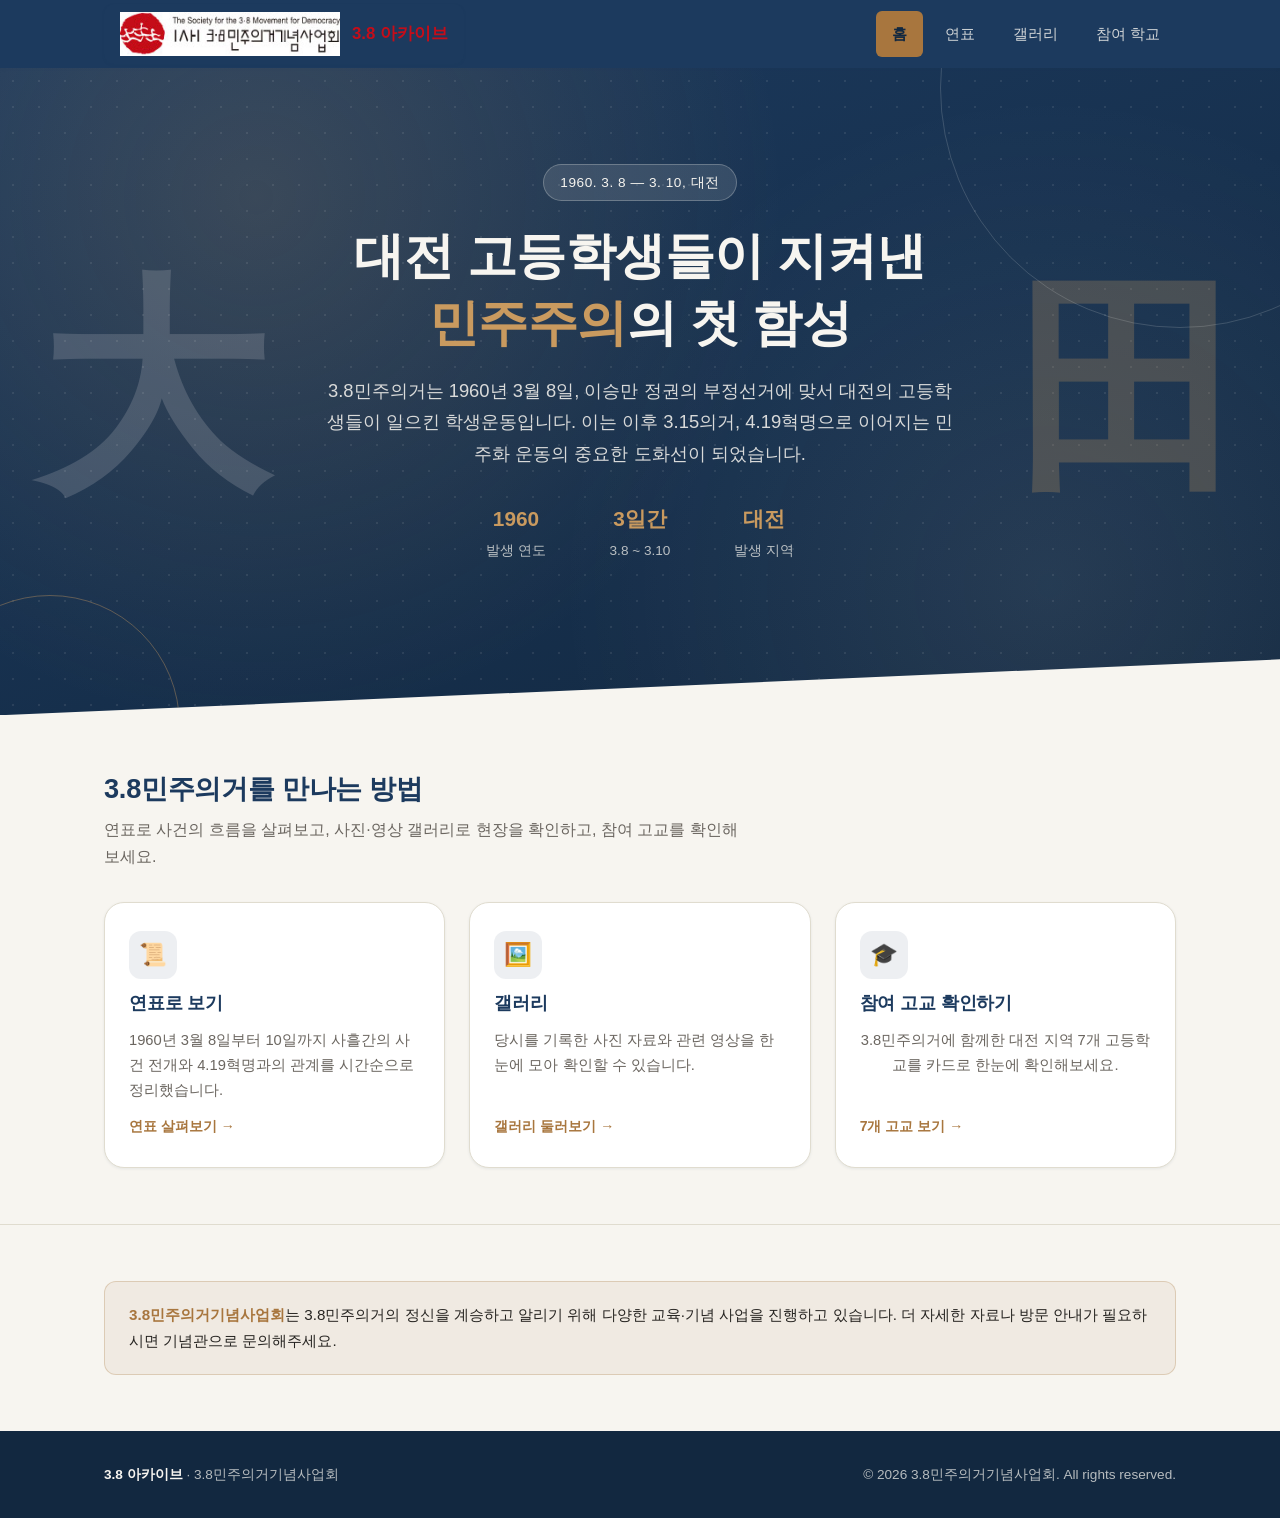
==== commit e0c7a4f3: "상단 내비게이션의 AI Q&A를 참여 학교로 변경 Co-Authored-By: Claude Sonnet 5 <noreply@anthropic.com>" ====
--- a/index.html
+++ b/index.html
@@ -29,7 +29,7 @@
         <a href="index.html" class="active">홈</a>
         <a href="timeline.html">연표</a>
         <a href="gallery.html">갤러리</a>
-        <a href="chat.html">AI Q&A</a>
+        <a href="#schools">참여 학교</a>
       </nav>
     </div>
   </header>
@@ -73,7 +73,7 @@
     </section>
 
     <!-- ================= 카드형 페이지 이동 버튼 ================= -->
-    <section class="section">
+    <section class="section" id="schools">
       <div class="container">
         <h2 class="section-title">3.8민주의거를 만나는 방법</h2>
         <p class="section-desc">
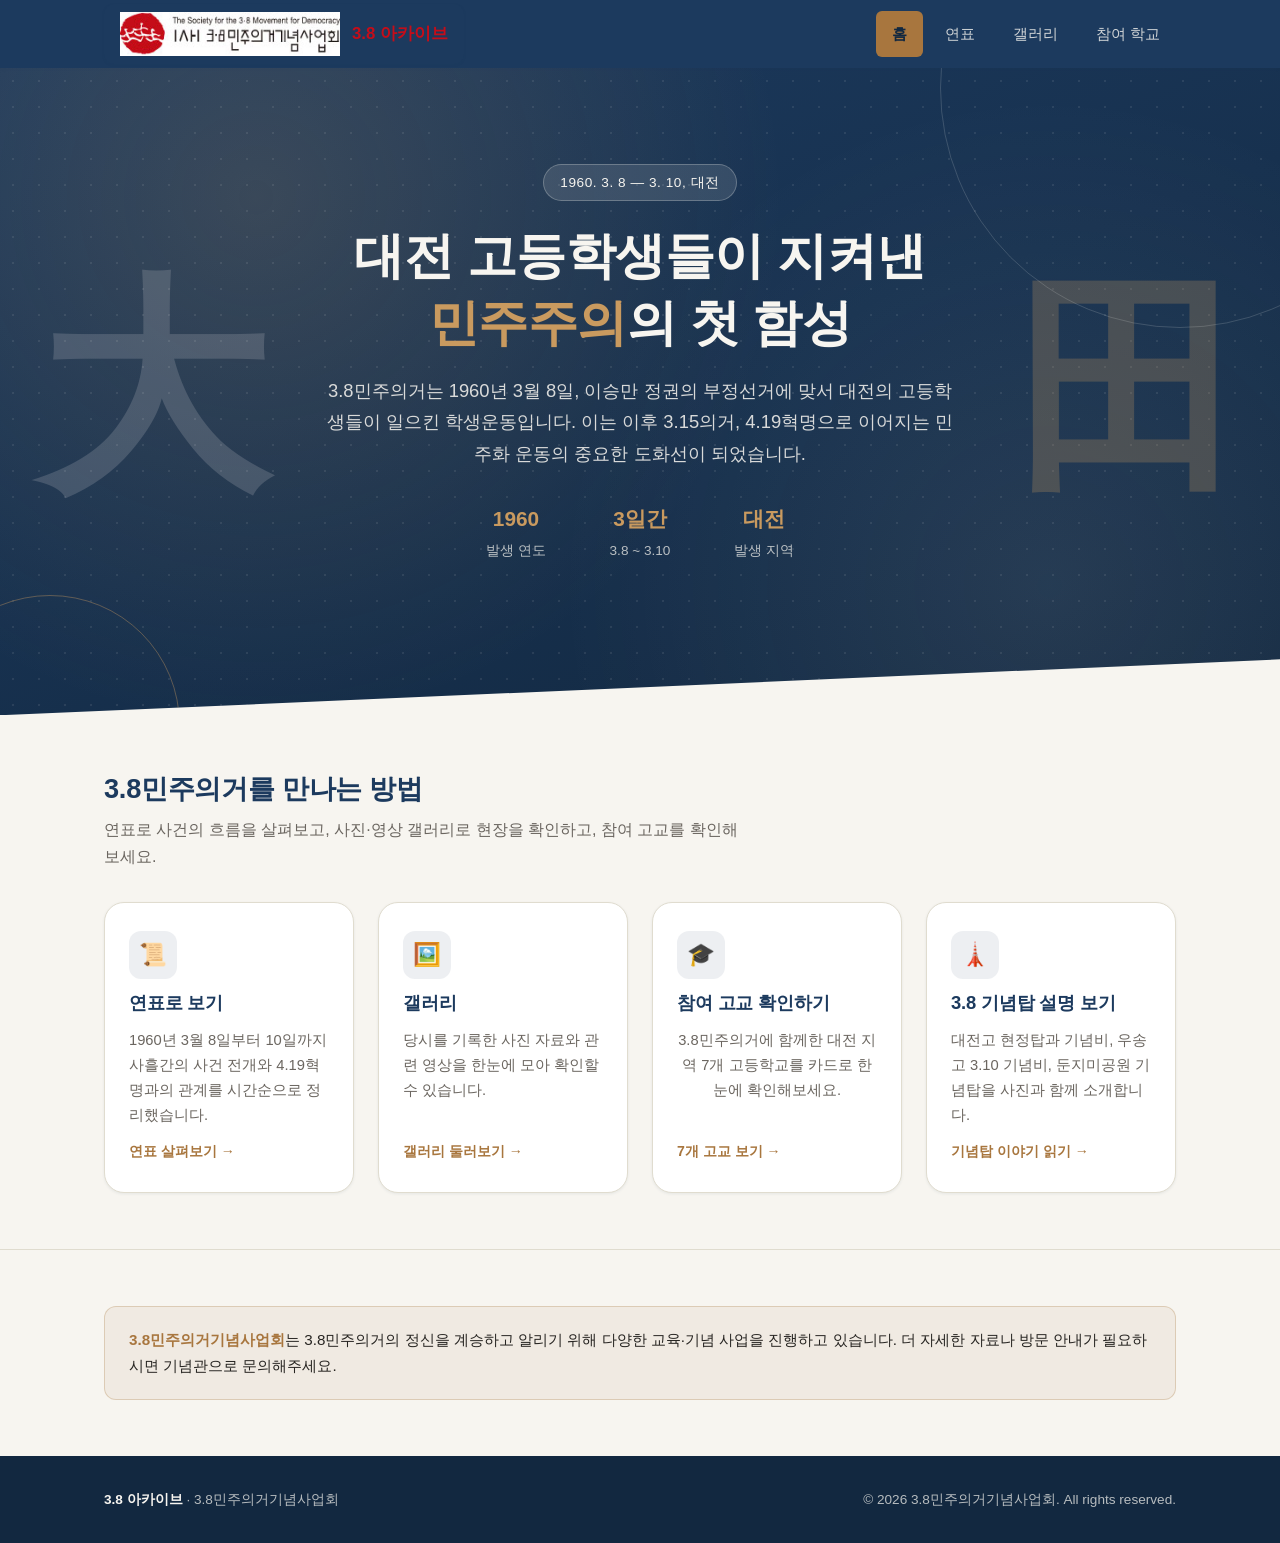
==== commit 16f7b80d: "3.8 기념탑 설명 페이지와 홈 카드 추가 Co-Authored-By: Claude Opus 5.5 <noreply@anthropic.com>" ====
--- a/index.html
+++ b/index.html
@@ -102,6 +102,13 @@
             <p>3.8민주의거에 함께한 대전 지역 7개 고등학교를 카드로 한눈에 확인해보세요.</p>
             <span class="card-cta">7개 고교 보기 →</span>
           </button>
+
+          <a href="memorial.html" class="nav-card">
+            <span class="nav-card-icon" aria-hidden="true">🗼</span>
+            <h3>3.8 기념탑 설명 보기</h3>
+            <p>대전고 현정탑과 기념비, 우송고 3.10 기념비, 둔지미공원 기념탑을 사진과 함께 소개합니다.</p>
+            <span class="card-cta">기념탑 이야기 읽기 →</span>
+          </a>
         </div>
       </div>
     </section>
--- a/css/style.css
+++ b/css/style.css
@@ -1100,3 +1100,118 @@
     height: 28px;
   }
 }
+
+/* --- 기념탑 이야기 (memorial.html 블로그형 본문) --------------------------- */
+.blog-post {
+  max-width: 760px;
+  margin: 0 auto;
+  padding: 40px 36px;
+  background-color: var(--color-bg-alt);
+  border: 1px solid var(--color-border);
+  border-radius: var(--radius-lg);
+  box-shadow: var(--shadow-sm);
+  line-height: 1.85;
+}
+
+.blog-post p {
+  margin: 0 0 16px;
+}
+
+.blog-title {
+  margin: 0 0 32px;
+  font-size: 1.5rem;
+  color: var(--color-primary);
+}
+
+.blog-heading {
+  margin: 48px 0 20px;
+  padding-bottom: 10px;
+  font-size: 1.25rem;
+  color: var(--color-primary);
+  border-bottom: 2px solid var(--color-accent);
+}
+
+.blog-subheading {
+  margin: 28px 0 12px;
+  font-size: 1.05rem;
+  color: var(--color-primary-dark);
+}
+
+.blog-figure {
+  margin: 24px 0 10px;
+  text-align: center;
+}
+
+.blog-figure img {
+  display: inline-block;
+  max-width: 100%;
+  height: auto;
+  border-radius: var(--radius-md);
+  box-shadow: var(--shadow-md);
+}
+
+.blog-spec {
+  font-size: 0.92rem;
+  color: var(--color-text-light);
+}
+
+.blog-verse {
+  margin: 16px 0 20px;
+  padding: 20px 24px;
+  background-color: var(--color-bg);
+  border-left: 4px solid var(--color-accent);
+  border-radius: var(--radius-sm);
+}
+
+.blog-verse p:last-child {
+  margin-bottom: 0;
+}
+
+.blog-poem {
+  text-align: center;
+  border-left: none;
+  border-top: 4px solid var(--color-accent);
+}
+
+.blog-poet {
+  color: var(--color-text-light);
+  font-size: 0.92rem;
+}
+
+.blog-source {
+  margin-top: 40px !important;
+  padding-top: 16px;
+  border-top: 1px solid var(--color-border);
+  font-size: 0.82rem;
+  color: var(--color-text-light);
+  word-break: break-all;
+}
+
+.blog-source a {
+  color: var(--color-accent);
+  text-decoration: underline;
+}
+
+.blog-back {
+  max-width: 760px;
+  margin: 24px auto 0;
+}
+
+.blog-back a {
+  color: var(--color-primary);
+  font-weight: 600;
+}
+
+@media (max-width: 760px) {
+  .blog-post {
+    padding: 28px 18px;
+  }
+
+  .blog-title {
+    font-size: 1.25rem;
+  }
+
+  .blog-verse {
+    padding: 16px;
+  }
+}
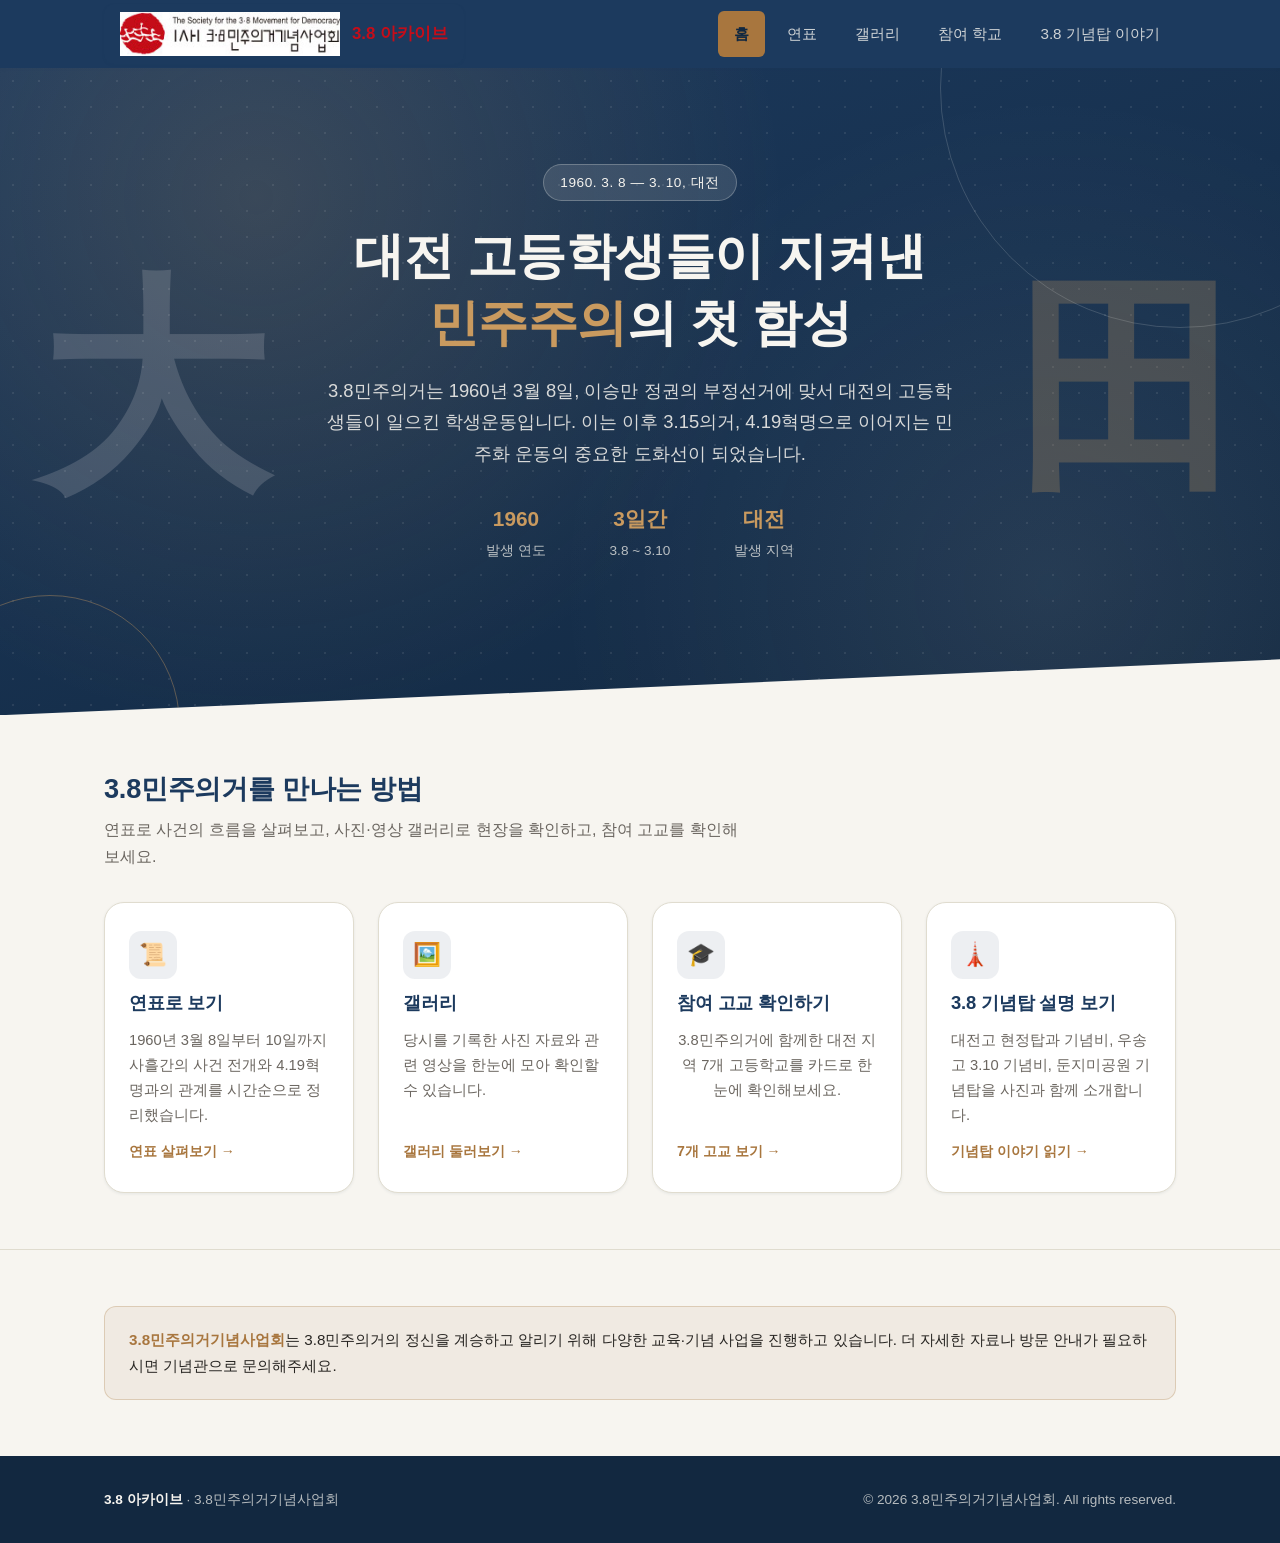
==== commit 45e64042: "상단 내비게이션에 3.8 기념탑 이야기 메뉴 추가 Co-Authored-By: Claude Opus 5.5 <noreply@anthropic.com>" ====
--- a/index.html
+++ b/index.html
@@ -30,6 +30,7 @@
         <a href="timeline.html">연표</a>
         <a href="gallery.html">갤러리</a>
         <a href="#schools">참여 학교</a>
+        <a href="memorial.html">3.8 기념탑 이야기</a>
       </nav>
     </div>
   </header>
--- a/css/style.css
+++ b/css/style.css
@@ -156,6 +156,7 @@
   color: rgba(247, 245, 240, 0.82);
   font-weight: 500;
   font-size: 0.95rem;
+  white-space: nowrap;
   transition: background-color 0.15s ease, color 0.15s ease;
 }
 
